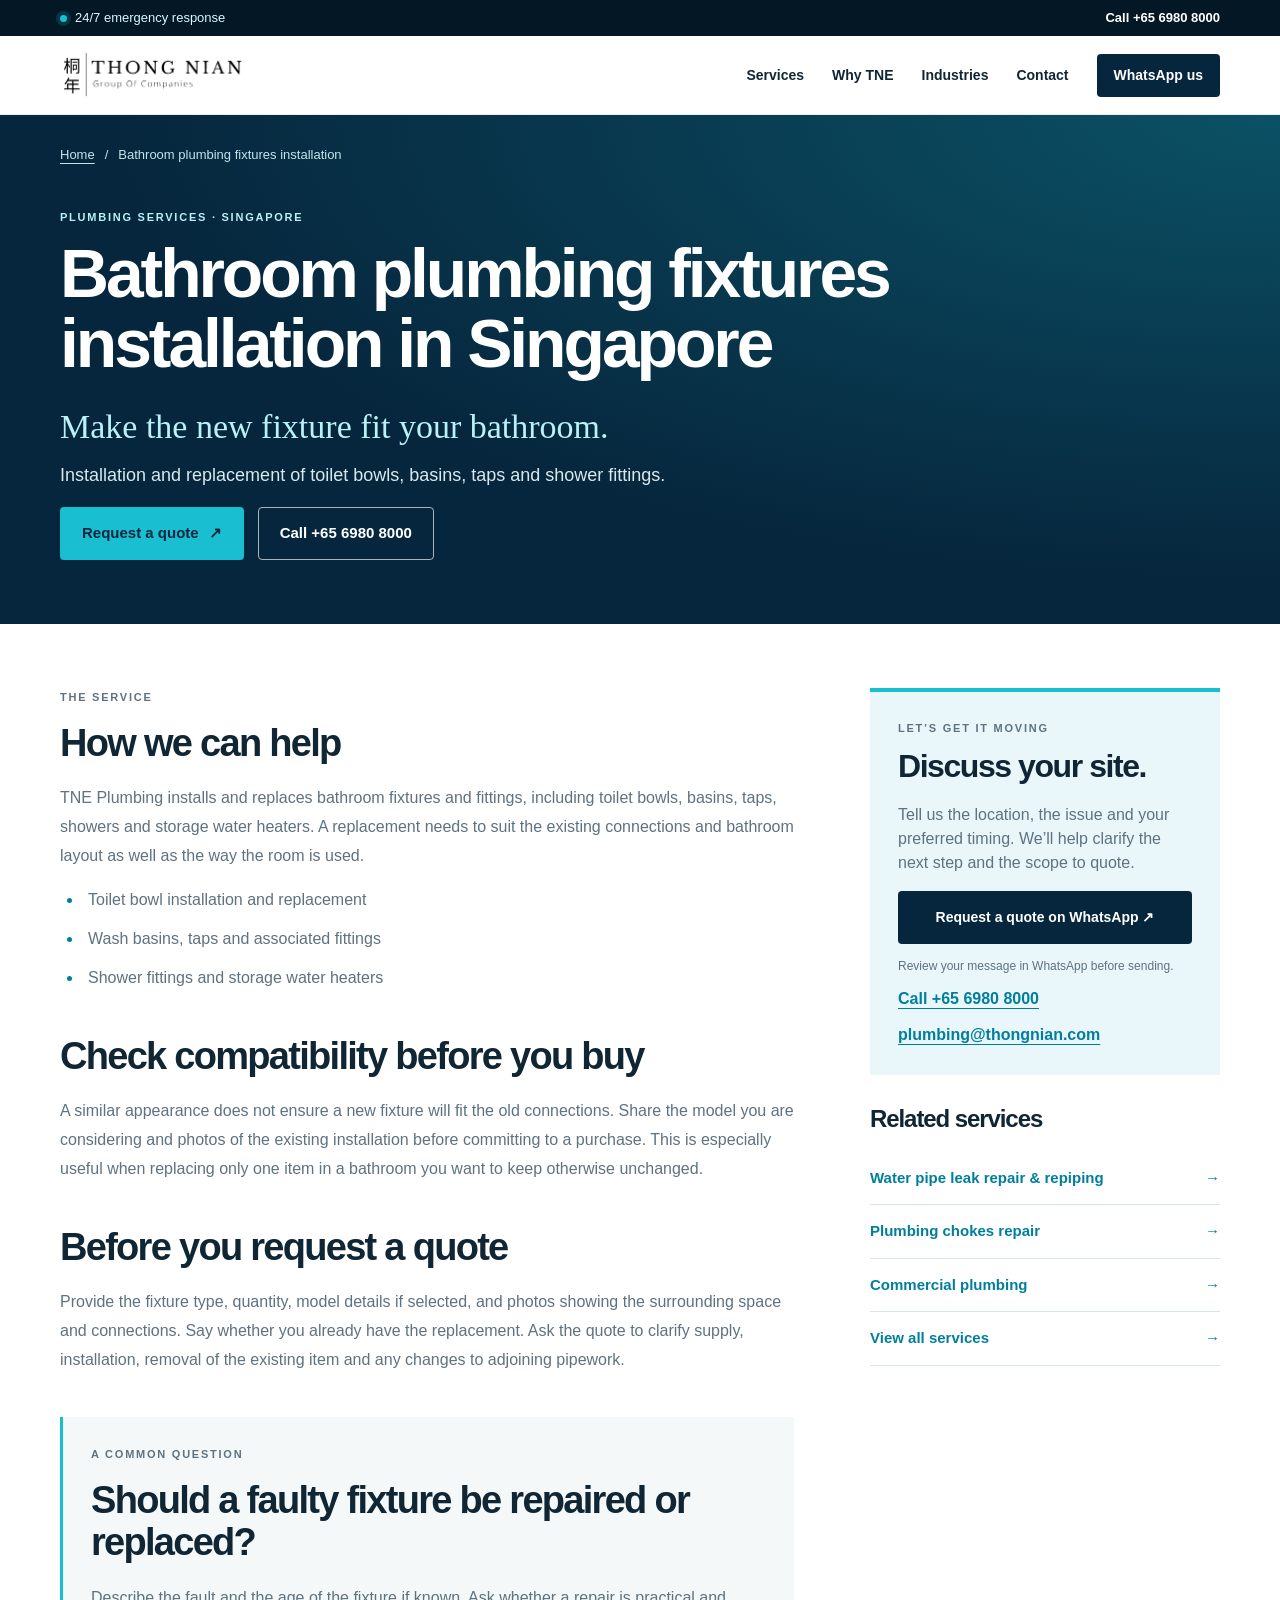
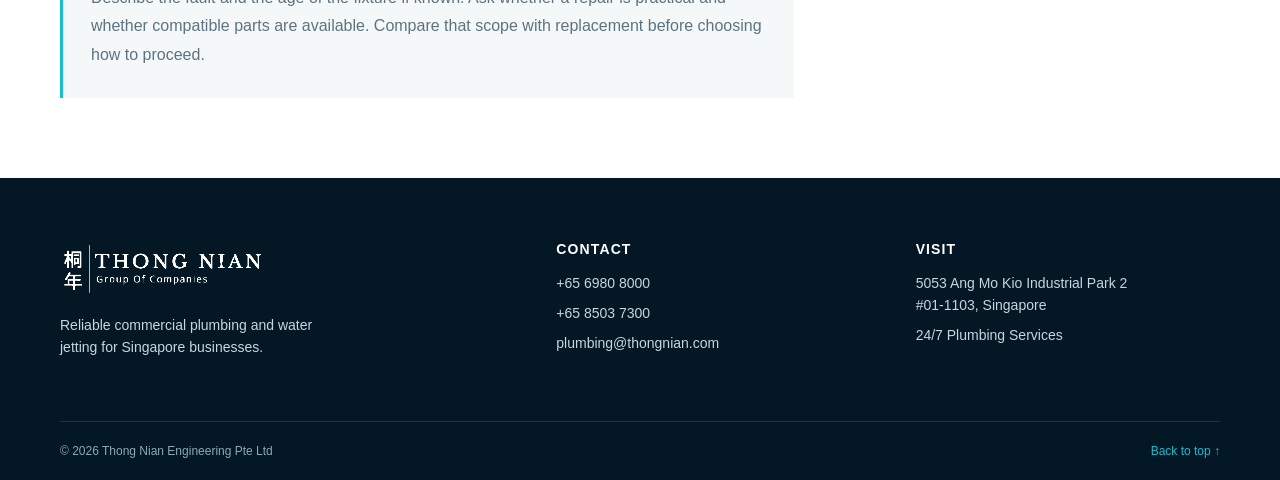
==== bathroom-plumbing-fixtures-installation/index.html @ 7679a89b "added SEO stuff" ====
<!doctype html>
<html lang="en-SG">
<head>
  <meta charset="UTF-8" />
  <meta name="viewport" content="width=device-width, initial-scale=1" />
  <meta name="theme-color" content="#06263d" />
  <title>Bathroom Fixture Installation Singapore | TNE Plumbing</title>
  <meta name="description" content="Bathroom fixture installation and replacement in Singapore for toilet bowls, basins, taps and showers. Discuss fitting compatibility and a quote with TNE Plumbing." />
  <meta name="robots" content="index, follow, max-image-preview:large" />
  <link rel="canonical" href="https://www.tneplumbing.com/bathroom-plumbing-fixtures-installation/" />
  <link rel="icon" href="../assets/favicon1.png" type="image/png" />
  <link rel="stylesheet" href="../styles.css" />
  <script src="../scripts/main.js" defer></script>
  <meta property="og:type" content="website" />
  <meta property="og:locale" content="en_SG" />
  <meta property="og:site_name" content="TNE Plumbing" />
  <meta property="og:title" content="Bathroom Fixture Installation Singapore | TNE Plumbing" />
  <meta property="og:description" content="Bathroom fixture installation and replacement in Singapore for toilet bowls, basins, taps and showers. Discuss fitting compatibility and a quote with TNE Plumbing." />
  <meta property="og:url" content="https://www.tneplumbing.com/bathroom-plumbing-fixtures-installation/" />
  <meta property="og:image" content="https://www.tneplumbing.com/assets/jetting-hero.jpeg" />
  <meta name="twitter:card" content="summary_large_image" />
  <meta name="twitter:title" content="Bathroom Fixture Installation Singapore | TNE Plumbing" />
  <meta name="twitter:description" content="Bathroom fixture installation and replacement in Singapore for toilet bowls, basins, taps and showers. Discuss fitting compatibility and a quote with TNE Plumbing." />
  <meta name="twitter:image" content="https://www.tneplumbing.com/assets/jetting-hero.jpeg" />
  <script type="application/ld+json">{
  "@context": "https://schema.org",
  "@graph": [
    {
      "@type": "Service",
      "@id": "https://www.tneplumbing.com/bathroom-plumbing-fixtures-installation/#service",
      "name": "Bathroom plumbing fixtures installation",
      "description": "Bathroom fixture installation and replacement in Singapore for toilet bowls, basins, taps and showers. Discuss fitting compatibility and a quote with TNE Plumbing.",
      "url": "https://www.tneplumbing.com/bathroom-plumbing-fixtures-installation/",
      "areaServed": {
        "@type": "Country",
        "name": "Singapore"
      },
      "provider": {
        "@type": "Plumber",
        "@id": "https://www.tneplumbing.com/#business",
        "name": "Thong Nian Engineering Pte Ltd (TNE Plumbing)",
        "url": "https://www.tneplumbing.com/",
        "telephone": "+65 6980 8000",
        "email": "plumbing@thongnian.com",
        "address": {
          "@type": "PostalAddress",
          "streetAddress": "5053 Ang Mo Kio Industrial Park 2 #01-1103",
          "addressLocality": "Singapore",
          "addressCountry": "SG"
        }
      }
    },
    {
      "@type": "BreadcrumbList",
      "itemListElement": [
        {
          "@type": "ListItem",
          "position": 1,
          "name": "Home",
          "item": "https://www.tneplumbing.com/"
        },
        {
          "@type": "ListItem",
          "position": 2,
          "name": "Bathroom plumbing fixtures installation",
          "item": "https://www.tneplumbing.com/bathroom-plumbing-fixtures-installation/"
        }
      ]
    }
  ]
}</script>
</head>
<body>
    <a class="skip-link" href="#main-content">Skip to content</a>

    <div class="utility-bar">
      <div class="container utility-inner">
        <p><span class="pulse-dot" aria-hidden="true"></span> 24/7 emergency response</p>
        <a href="tel:+6569808000">Call +65 6980 8000</a>
      </div>
    </div>

    <header class="site-header" data-header>
      <div class="container nav-wrap">
        <a class="brand" href="../index.html#top" aria-label="TNE Plumbing home">
          <img src="../assets/tne-logo.jpg" alt="Thong Nian Group of Companies" width="384" height="132" />
        </a>

        <button class="menu-toggle" type="button" aria-expanded="false" aria-controls="site-nav" data-menu-toggle>
          <span class="sr-only">Toggle menu</span>
          <span></span><span></span><span></span>
        </button>

        <nav id="site-nav" class="site-nav" aria-label="Primary navigation" data-nav>
          <a href="../index.html#services">Services</a>
          <a href="../index.html#why-tne">Why TNE</a>
          <a href="../index.html#industries">Industries</a>
          <a href="../index.html#contact">Contact</a>
          <a class="nav-cta" href="https://api.whatsapp.com/send?phone=6585037300&text=Hello%20TNE%20Plumbing%2C%20I%20need%20assistance." target="_blank" rel="noopener noreferrer">WhatsApp us</a>
        </nav>
      </div>
    </header>


<main id="main-content">
  <section class="service-hero" id="top" aria-labelledby="service-title">
    <div class="container">
      <nav class="breadcrumbs" aria-label="Breadcrumb"><a href="../index.html">Home</a><span aria-hidden="true">/</span><span aria-current="page">Bathroom plumbing fixtures installation</span></nav>
      <p class="eyebrow eyebrow-light">Plumbing services · Singapore</p>
      <h1 id="service-title">Bathroom plumbing fixtures installation in Singapore</h1>
      <p class="service-tagline">Make the new fixture fit your bathroom.</p>
      <p class="service-hero-copy">Installation and replacement of toilet bowls, basins, taps and shower fittings.</p>
      <div class="hero-actions"><a class="button button-primary" href="#service-quote">Request a quote <span aria-hidden="true">↗</span></a><a class="button button-ghost" href="tel:+6569808000">Call +65 6980 8000</a></div>
    </div>
  </section>
  <div class="container service-detail-layout">
    <div class="service-article">
      <section aria-labelledby="scope-title"><p class="eyebrow">The service</p><h2 id="scope-title">How we can help</h2><p>TNE Plumbing installs and replaces bathroom fixtures and fittings, including toilet bowls, basins, taps, showers and storage water heaters. A replacement needs to suit the existing connections and bathroom layout as well as the way the room is used.</p><ul class="service-scope"><li>Toilet bowl installation and replacement</li><li>Wash basins, taps and associated fittings</li><li>Shower fittings and storage water heaters</li></ul></section>
      <section aria-labelledby="approach-title"><h2 id="approach-title">Check compatibility before you buy</h2><p>A similar appearance does not ensure a new fixture will fit the old connections. Share the model you are considering and photos of the existing installation before committing to a purchase. This is especially useful when replacing only one item in a bathroom you want to keep otherwise unchanged.</p></section>
      <section aria-labelledby="prepare-title"><h2 id="prepare-title">Before you request a quote</h2><p>Provide the fixture type, quantity, model details if selected, and photos showing the surrounding space and connections. Say whether you already have the replacement. Ask the quote to clarify supply, installation, removal of the existing item and any changes to adjoining pipework.</p></section>
      <section class="service-faq" aria-labelledby="question-title"><p class="eyebrow">A common question</p><h2 id="question-title">Should a faulty fixture be repaired or replaced?</h2><p>Describe the fault and the age of the fixture if known. Ask whether a repair is practical and whether compatible parts are available. Compare that scope with replacement before choosing how to proceed.</p></section>
    </div>
    <aside class="service-sidebar" aria-label="Service enquiry">
      <div class="service-enquiry" id="service-quote"><p class="eyebrow">Let’s get it moving</p><h2>Discuss your site.</h2><p>Tell us the location, the issue and your preferred timing. We’ll help clarify the next step and the scope to quote.</p><a class="button button-dark" href="https://api.whatsapp.com/send?phone=6585037300&amp;text=Hello%20TNE%20Plumbing%2C%20I%20would%20like%20a%20quote%20for%20Bathroom%20plumbing%20fixtures%20installation.%20My%20location%20is%3A%20" target="_blank" rel="noopener noreferrer">Request a quote on WhatsApp ↗</a><p class="form-note">Review your message in WhatsApp before sending.</p><a class="service-contact-link" href="tel:+6569808000">Call +65 6980 8000</a><a class="service-contact-link" href="mailto:plumbing@thongnian.com">plumbing@thongnian.com</a></div>
      <div class="service-related"><h2>Related services</h2><a href="../water-pipe-leak-repair-repiping/">Water pipe leak repair &amp; repiping <span aria-hidden="true">→</span></a><a href="../plumbing-chokes-repair-services/">Plumbing chokes repair <span aria-hidden="true">→</span></a><a href="../commercial-plumbing-services/">Commercial plumbing <span aria-hidden="true">→</span></a><a href="../index.html#services">View all services <span aria-hidden="true">→</span></a></div>
    </aside>
  </div>
</main>
    <footer class="site-footer" id="contact">
      <div class="container footer-grid">
        <div class="footer-brand">
          <img src="../assets/tne-logo.jpg" alt="Thong Nian Group of Companies" width="384" height="132" loading="lazy" />
          <p>Reliable commercial plumbing and water jetting for Singapore businesses.</p>
        </div>
        <div><h2>Contact</h2><a href="tel:+6569808000">+65 6980 8000</a><a href="tel:+6585037300">+65 8503 7300</a><a href="mailto:plumbing@thongnian.com">plumbing@thongnian.com</a></div>
        <div><h2>Visit</h2><address>5053 Ang Mo Kio Industrial Park 2<br />#01-1103, Singapore</address><p>24/7 Plumbing Services</p></div>
      </div>
      <div class="container footer-bottom"><span>© 2026 Thong Nian Engineering Pte Ltd</span><a href="#top">Back to top ↑</a></div>
    </footer>

</body>
</html>
---- styles.css ----
:root {
  --navy: #06263d;
  --navy-deep: #031725;
  --blue: #007e9d;
  --aqua: #19bfd1;
  --sky: #e9f7fa;
  --orange: #f36b2c;
  --ink: #102634;
  --slate: #5e7280;
  --line: #d7e5e8;
  --white: #fff;
  --shadow: 0 20px 60px rgba(3, 23, 37, .12);
}

* { box-sizing: border-box; }
html { scroll-behavior: smooth; }
body { margin: 0; min-width: 320px; color: var(--ink); background: var(--white); font-family: Inter, ui-sans-serif, -apple-system, BlinkMacSystemFont, "Segoe UI", sans-serif; font-size: 16px; line-height: 1.5; }
a { color: inherit; }
img { display: block; max-width: 100%; }
button, input, select, textarea { font: inherit; }
button, select { cursor: pointer; }
address { font-style: normal; }

.container { width: min(1160px, calc(100% - 48px)); margin-inline: auto; }
.sr-only { position: absolute; width: 1px; height: 1px; overflow: hidden; clip: rect(0 0 0 0); white-space: nowrap; }
.skip-link { position: fixed; z-index: 100; top: -100px; left: 24px; padding: 12px 16px; background: var(--white); color: var(--navy); border-radius: 0 0 8px 8px; font-weight: 700; }
.skip-link:focus { top: 0; }
.eyebrow { margin: 0 0 14px; color: var(--blue); font-size: 11px; font-weight: 800; letter-spacing: .16em; text-transform: uppercase; }
.eyebrow-light { color: #b9f1f6; }
.eyebrow-blue { color: var(--blue); }
h1, h2, h3, p { margin-top: 0; }
h1, h2, h3 { font-weight: 760; letter-spacing: -.045em; line-height: 1.03; }
h1 { max-width: 680px; margin-bottom: 22px; font-size: clamp(52px, 7.2vw, 96px); }
h2 { margin-bottom: 20px; font-size: clamp(38px, 4.1vw, 62px); }
h3 { font-size: 23px; }
h1 em, h2 em { font-family: Georgia, "Times New Roman", serif; font-weight: 400; }

.utility-bar { color: #d9f8fc; background: var(--navy-deep); font-size: 13px; }
.utility-inner { display: flex; align-items: center; justify-content: space-between; min-height: 36px; gap: 18px; }
.utility-inner p { display: flex; align-items: center; margin: 0; }
.utility-inner a { color: var(--white); font-weight: 700; text-decoration: none; }
.pulse-dot { width: 7px; height: 7px; margin-right: 8px; background: var(--aqua); border-radius: 999px; box-shadow: 0 0 0 4px rgba(25,191,209,.18); }

.site-header { position: sticky; z-index: 20; top: 0; border-bottom: 1px solid rgba(6,38,61,.08); background: rgba(255,255,255,.96); backdrop-filter: blur(14px); }
.nav-wrap { display: flex; align-items: center; justify-content: space-between; min-height: 78px; gap: 30px; }
.brand { display: block; width: 185px; }
.brand img { width: 100%; height: auto; }
.site-nav { display: flex; align-items: center; gap: 28px; font-size: 14px; font-weight: 700; }
.site-nav > a:not(.nav-cta) { text-decoration: none; }
.site-nav > a:not(.nav-cta):hover { color: var(--blue); }
.nav-cta { padding: 11px 17px; color: var(--white); background: var(--navy); border-radius: 4px; text-decoration: none; }
.nav-cta:hover { background: var(--orange); }
.menu-toggle { display: none; width: 44px; height: 40px; padding: 7px; border: 1px solid var(--line); background: var(--white); border-radius: 4px; }
.menu-toggle span:not(.sr-only) { display: block; width: 23px; height: 2px; margin: 4px auto; background: var(--navy); }

.hero { position: relative; min-height: 658px; isolation: isolate; color: var(--white); overflow: hidden; }
.hero-image, .hero-overlay { position: absolute; inset: 0; }
.hero-image { z-index: -2; background: url("assets/jetting-hero.jpeg") center / cover no-repeat; transform: scale(1.02); }
.hero-overlay { z-index: -1; background: linear-gradient(90deg, rgba(2,24,39,.94) 0%, rgba(3,33,52,.73) 43%, rgba(3,33,52,.19) 100%); }
.hero-content { display: flex; flex-direction: column; justify-content: center; min-height: 658px; padding: 84px 0 72px; }
.hero-copy { max-width: 540px; margin-bottom: 34px; color: #e0f5f7; font-size: 20px; line-height: 1.5; }
.hero-actions { display: flex; flex-wrap: wrap; gap: 14px; }
.button { display: inline-flex; align-items: center; justify-content: center; gap: 10px; min-height: 53px; padding: 14px 21px; border: 1px solid transparent; border-radius: 4px; font-size: 15px; font-weight: 800; text-decoration: none; transition: transform .2s, background .2s, border-color .2s; }
.button:hover { transform: translateY(-2px); }
.button svg { width: 18px; height: 18px; fill: currentColor; }
.button-primary { color: var(--navy); background: var(--aqua); }
.button-primary:hover { background: #4dd6e3; }
.button-ghost { color: var(--white); border-color: rgba(255,255,255,.65); }
.button-ghost:hover { background: rgba(255,255,255,.13); }
.button-dark { width: 100%; color: var(--white); background: var(--navy); border: 0; }
.button-dark:hover { background: var(--blue); }
.hero-points { display: flex; flex-wrap: wrap; gap: 24px; margin: 50px 0 0; padding: 0; color: #c4eef2; list-style: none; font-size: 13px; font-weight: 700; }
.hero-points li { display: flex; gap: 8px; align-items: center; }
.hero-points li::before { width: 18px; height: 18px; color: var(--navy); background: var(--aqua); border-radius: 50%; content: "✓"; font-size: 12px; line-height: 18px; text-align: center; }

.trust-strip { color: var(--white); background: var(--navy); }
.trust-grid { display: grid; grid-template-columns: repeat(4, 1fr); }
.trust-grid > div { display: flex; align-items: center; gap: 12px; min-height: 99px; padding: 20px 26px; border-left: 1px solid rgba(255,255,255,.15); }
.trust-grid > div:last-child { border-right: 1px solid rgba(255,255,255,.15); }
.trust-grid strong { color: var(--aqua); font-size: 22px; }
.trust-grid span { max-width: 100px; font-size: 12px; font-weight: 600; line-height: 1.25; }

.brands-section { padding: 100px 0; background: #f4fafb; }
.brands-section .centered-heading { margin-bottom: 39px; }
.brands-section .centered-heading > p:last-child { max-width: 430px; margin: 14px auto 0; color: var(--slate); font-size: 16px; }
.brand-carousel {
  position: relative;
  width: 100%;
  overflow: hidden;
  border-top: 1px solid var(--line);
  border-bottom: 1px solid var(--line);
  background: var(--white);
}

.brand-track {
  display: flex;
  width: max-content;
  animation: brand-scroll 45s linear infinite;
}

.brand-item {
  display: grid;
  width: 280px;
  height: 180px;
  flex: 0 0 280px;
  place-items: center;
  padding: 15px 25px;
  border-right: 1px solid var(--line);
  background: var(--white);
}

.brand-item img {
  width: 245px;
  height: 145px;
  object-fit: contain;
}

@keyframes brand-scroll {
  from {
    transform: translateX(0);
  }

  to {
    transform: translateX(-50%);
  }
}
.section { padding: 112px 0; }
.split-heading { display: flex; align-items: flex-end; justify-content: space-between; gap: 40px; margin-bottom: 48px; }
.split-heading h2 { margin-bottom: 0; }
.split-heading > p { max-width: 340px; margin: 0 0 7px; color: var(--slate); font-size: 17px; line-height: 1.6; }
.service-grid { display: grid; grid-template-columns: repeat(3, 1fr); gap: 18px; }
.service-card { position: relative; display: flex; min-height: 344px; flex-direction: column; padding: 30px; border: 1px solid var(--line); background: var(--white); transition: transform .25s, box-shadow .25s; }
.service-card:hover { transform: translateY(-5px); box-shadow: var(--shadow); }
.service-card-featured { color: var(--white); border-color: var(--navy); background: var(--navy); }
.service-icon { width: 52px; height: 52px; display: grid; place-items: center; margin-bottom: auto; color: var(--blue); background: var(--sky); border-radius: 50%; }
.service-card-featured .service-icon { color: var(--navy); background: var(--aqua); }
.service-icon svg { width: 27px; height: 27px; fill: none; stroke: currentColor; stroke-width: 2; stroke-linecap: round; stroke-linejoin: round; }
.service-number { position: absolute; top: 31px; right: 28px; margin: 0; color: #abc0c9; font-size: 12px; font-weight: 800; letter-spacing: .08em; }
.service-card-featured .service-number { color: #a3e4e9; }
.service-card h3 { margin: 27px 0 10px; }
.service-card p:not(.service-number) { max-width: 290px; margin-bottom: 22px; color: var(--slate); font-size: 14px; line-height: 1.6; }
.service-card-featured p:not(.service-number) { color: #c1e6ea; }
.service-card a { margin-top: auto; color: var(--blue); font-size: 14px; font-weight: 800; text-decoration: none; }
.service-card-featured a { color: var(--aqua); }

.process-section { padding: 0; background: var(--sky); }
.process-layout {
  display: grid;
  grid-template-columns: 1fr 1fr;
  min-height: 0;
  align-items: center;
}

.process-image-wrap {
  position: relative;
  height: 520px;
  overflow: hidden;
}

.process-image-wrap img { width: 100%; height: 100%; object-fit: cover; }
.image-label { position: absolute; right: 0; bottom: 0; width: min(270px, 80%); padding: 22px 25px; color: var(--white); background: var(--blue); }
.image-label span { display: block; margin-bottom: 3px; color: #b4f1f4; font-size: 11px; font-weight: 800; letter-spacing: .14em; text-transform: uppercase; }
.image-label strong { font-size: 19px; line-height: 1.2; }
.process-content { padding: 92px 0 80px 86px; }
.process-content h2 { margin-bottom: 22px; }
.lead { max-width: 455px; margin-bottom: 35px; color: var(--slate); font-size: 17px; line-height: 1.6; }
.process-list { margin: 0; padding: 0; list-style: none; }
.process-list li { display: grid; grid-template-columns: 42px 1fr; gap: 15px; padding: 17px 0; border-top: 1px solid #c8dde2; }
.process-list li:last-child { border-bottom: 1px solid #c8dde2; }
.process-list span { color: var(--blue); font-size: 12px; font-weight: 800; letter-spacing: .08em; }
.process-list h3 { margin: 0 0 3px; font-size: 17px; letter-spacing: -.02em; }
.process-list p { margin: 0; color: var(--slate); font-size: 14px; }

.industries { background: var(--white); }
.centered-heading { margin-bottom: 47px; text-align: center; }
.centered-heading h2 { margin-bottom: 0; }
.industry-grid { display: grid; grid-template-columns: repeat(4, 1fr); border-top: 1px solid var(--line); border-left: 1px solid var(--line); }
.industry-grid article { min-height: 236px; padding: 28px; border-right: 1px solid var(--line); border-bottom: 1px solid var(--line); }
.industry-grid svg { width: 29px; height: 29px; margin-bottom: 30px; fill: none; stroke: var(--blue); stroke-width: 1.8; stroke-linecap: round; stroke-linejoin: round; }
.industry-grid h3 { margin: 0 0 8px; font-size: 18px; letter-spacing: -.025em; }
.industry-grid p { margin: 0; color: var(--slate); font-size: 14px; line-height: 1.5; }

/* ========================================
   GOOGLE REVIEWS
======================================== */

.testimonial-section {
  padding: 96px 0;
  color: var(--white);
  background: var(--navy-deep);
}

.testimonial-layout {
  display: grid;
  grid-template-columns: 1fr 1.2fr;
  align-items: center;
  gap: 90px;
}

.testimonial-intro h2 {
  margin: 0;
  font-size: clamp(38px, 4vw, 58px);
  line-height: 1.05;
}

.testimonial-subtitle {
  max-width: 400px;
  margin: 24px 0 0;
  color: #b4dce2;
  font-size: 16px;
  line-height: 1.7;
}


/* ========================================
   REVIEW CAROUSEL
======================================== */

.testimonial-carousel {
  position: relative;
}


/* ========================================
   REVIEW CARD
======================================== */

.testimonial-card {
  height: 390px;
  min-height: 390px;
  max-height: 390px;

  box-sizing: border-box;
  overflow: hidden;

  margin: 0;
  padding: 38px 40px;

  background: rgba(255, 255, 255, 0.07);
  border-left: 3px solid var(--aqua);

  display: flex;
  flex-direction: column;

  opacity: 1;
  transform: translateY(0);

  transition:
    opacity 0.45s ease,
    transform 0.45s ease;
}


/* Fade transition */

.testimonial-card.is-changing {
  opacity: 0;
  transform: translateY(8px);
}


/* ========================================
   STAR RATING
======================================== */

.testimonial-rating {
  flex-shrink: 0;

  margin-bottom: 22px;

  color: var(--aqua);
  font-size: 18px;
  line-height: 1;

  letter-spacing: 0.15em;
}


/* ========================================
   REVIEW TEXT
======================================== */

.testimonial-card blockquote {
  /*
   * flex: 1 gives the review a fixed amount
   * of space inside the fixed-height card.
   *
   * This is important because JavaScript uses
   * this area to calculate whether the text
   * needs to shrink.
   */

  flex: 1;
  min-height: 0;

  margin: 0 0 28px;

  color: var(--white);

  font-family: Georgia, "Times New Roman", serif;

  font-size: 24px;
  line-height: 1.45;

  overflow: hidden;

  /*
   * Smooth font-size changes.
   */

  transition: font-size 0.2s ease;
}


/* ========================================
   REVIEW AUTHOR
======================================== */

.testimonial-author {
  flex-shrink: 0;

  display: flex;
  flex-direction: column;
  gap: 3px;

  color: #b4dce2;
  font-size: 13px;
}

.testimonial-author strong {
  color: var(--white);
  font-size: 14px;
}


/* ========================================
   CONTROLS
======================================== */

.testimonial-controls {
  display: flex;
  align-items: center;
  justify-content: center;
  gap: 18px;

  margin-top: 25px;
}


/* ========================================
   ARROWS
======================================== */

.testimonial-arrow {
  width: 38px;
  height: 38px;

  display: grid;
  place-items: center;

  padding: 0;

  border: 1px solid rgba(255, 255, 255, 0.2);
  background: transparent;
  color: var(--white);

  font-size: 17px;

  cursor: pointer;

  transition:
    background 0.2s ease,
    border-color 0.2s ease;
}

.testimonial-arrow:hover,
.testimonial-arrow:focus-visible {
  background: rgba(255, 255, 255, 0.1);
  border-color: var(--aqua);
  outline: none;
}


/* ========================================
   DOTS
======================================== */

.testimonial-dots {
  display: flex;
  align-items: center;
  gap: 7px;
}

.testimonial-dot {
  width: 7px;
  height: 7px;

  padding: 0;

  border: 0;
  border-radius: 50%;

  background: rgba(255, 255, 255, 0.3);

  cursor: pointer;

  transition:
    transform 0.2s ease,
    background 0.2s ease;
}

.testimonial-dot.is-active {
  background: var(--aqua);
  transform: scale(1.35);
}

.testimonial-dot:focus-visible {
  outline: 2px solid var(--aqua);
  outline-offset: 3px;
}


/* ========================================
   GOOGLE LINK
======================================== */

.google-reviews-link {
  display: block;

  width: fit-content;

  margin: 20px auto 0;

  color: #b4dce2;

  font-size: 13px;

  text-decoration: none;

  transition: color 0.2s ease;
}

.google-reviews-link:hover,
.google-reviews-link:focus-visible {
  color: var(--white);
  text-decoration: underline;
}

.quote-section { padding: 112px 0; background: #f6fafb; }
.quote-layout { display: grid; grid-template-columns: .9fr 1.1fr; gap: 90px; align-items: center; }
.quote-intro p:not(.eyebrow) { max-width: 375px; color: var(--slate); font-size: 17px; line-height: 1.65; }
.phone-link { display: inline-flex; flex-direction: column; margin-top: 22px; color: var(--navy); font-size: 27px; font-weight: 800; text-decoration: none; }
.phone-link span { margin-bottom: 3px; color: var(--blue); font-size: 11px; letter-spacing: .12em; text-transform: uppercase; }
.quote-form { padding: 36px; background: var(--white); box-shadow: var(--shadow); }
.quote-form label { display: grid; gap: 7px; margin-bottom: 17px; color: var(--ink); font-size: 13px; font-weight: 750; }
.form-row { display: grid; grid-template-columns: 1fr 1fr; gap: 15px; }
.quote-form input, .quote-form select, .quote-form textarea { width: 100%; padding: 12px 12px; color: var(--ink); border: 1px solid #c5d6da; border-radius: 2px; background: var(--white); font-size: 15px; font-weight: 500; outline: 0; }
.quote-form textarea { resize: vertical; }
.quote-form input:focus, .quote-form select:focus, .quote-form textarea:focus { border-color: var(--blue); box-shadow: 0 0 0 3px rgba(0,126,157,.14); }
.form-error { min-height: 1.2em; margin: -4px 0 12px; color: #b20b27; font-size: 13px; font-weight: 700; }
.form-note { margin: 13px 0 0; color: var(--slate); font-size: 12px; line-height: 1.5; }

.site-footer { isolation: isolate; padding-top: 64px; color: #c4d8de; background: var(--navy-deep); }
.footer-grid { display: grid; grid-template-columns: 1.45fr 1fr 1fr; gap: 55px; padding-bottom: 54px; }
.footer-brand img { width: 205px; height: auto; margin-bottom: 18px; filter: invert(1) grayscale(1) brightness(3); mix-blend-mode: screen; }
.footer-brand p { max-width: 280px; margin: 0; font-size: 14px; line-height: 1.6; }
.footer-grid h2 { margin: 0 0 17px; color: var(--white); font-size: 14px; font-weight: 800; letter-spacing: .08em; text-transform: uppercase; }
.footer-grid a, .footer-grid address, .footer-grid p { display: block; margin: 0 0 8px; color: #c4d8de; font-size: 14px; text-decoration: none; line-height: 1.55; }
.footer-grid a:hover { color: var(--aqua); }
.footer-bottom { display: flex; justify-content: space-between; gap: 20px; padding: 20px 0; border-top: 1px solid rgba(255,255,255,.12); color: #8caab4; font-size: 12px; }
.footer-bottom a { color: var(--aqua); text-decoration: none; }

@media (max-width: 900px) {
  .site-nav { gap: 18px; }
  .process-content { padding-left: 52px; }
  .quote-layout, .testimonial-layout { gap: 50px; }
}

@media (max-width: 720px) {
  .container { width: min(100% - 32px, 560px); }
  .utility-inner { min-height: 34px; font-size: 11px; }
  .utility-inner p { white-space: nowrap; overflow: hidden; text-overflow: ellipsis; }
  .utility-inner a { white-space: nowrap; }
  .nav-wrap { min-height: 68px; }
  .brand { width: 155px; }
  .menu-toggle { display: block; }
  .site-nav { position: absolute; top: 100%; right: 0; left: 0; display: none; flex-direction: column; align-items: stretch; gap: 0; padding: 12px 16px 20px; border-top: 1px solid var(--line); background: var(--white); box-shadow: 0 12px 20px rgba(3,23,37,.08); }
  .site-nav.is-open { display: flex; }
  .site-nav > a:not(.nav-cta) { padding: 13px 0; }
  .nav-cta { margin-top: 7px; text-align: center; }
  .hero, .hero-content { min-height: 590px; }
  .hero-content { padding: 70px 0 55px; }
  .hero-copy { font-size: 17px; }
  .hero-overlay { background: linear-gradient(90deg, rgba(2,24,39,.92), rgba(3,33,52,.58)); }
  .hero-points { gap: 11px 18px; margin-top: 36px; font-size: 12px; }
  .trust-grid { grid-template-columns: 1fr 1fr; }
  .trust-grid > div { min-height: 76px; padding: 14px 12px; border-bottom: 1px solid rgba(255,255,255,.15); }
  .trust-grid > div:nth-child(even) { border-right: 1px solid rgba(255,255,255,.15); }
  .section, .quote-section { padding: 72px 0; }
  .brands-section { padding: 72px 0; }
  .split-heading { display: block; margin-bottom: 32px; }
  .split-heading > p { margin-top: 15px; }
  .service-grid, .industry-grid { grid-template-columns: 1fr; }
  .brand-item {
    width: 220px;
    height: 145px;
    flex-basis: 220px;
    padding: 12px 18px;
  }

  .brand-item img {
    width: 195px;
    height: 115px;
  }
  .service-card { min-height: 285px; }
  .process-layout, .quote-layout, .testimonial-layout { grid-template-columns: 1fr; }
  .process-image-wrap { min-height: 380px; }
  .process-content { padding: 65px 0; }
  .industry-grid article { min-height: 0; padding: 24px; }
  .industry-grid svg { margin-bottom: 18px; }
  .testimonial-section { padding: 70px 0; }
  .testimonial-layout { gap: 30px; }
  .testimonial-card {
    height: 400px;
    min-height: 400px;
    max-height: 400px;
    padding: 28px 24px;
  }
  .quote-layout { gap: 36px; }
  .quote-form { padding: 25px 20px; }
  .form-row { grid-template-columns: 1fr; gap: 0; }
  .footer-grid { grid-template-columns: 1fr; gap: 28px; padding-bottom: 35px; }
  .footer-bottom { flex-direction: column; }
}

@media (prefers-reduced-motion: reduce) {
  html {
    scroll-behavior: auto;
  }

  *,
  *::before,
  *::after {
    transition-duration: .01ms !important;
    animation-duration: .01ms !important;
    animation-iteration-count: 1 !important;
  }

  .brand-track {
    animation: none;
    transform: none;
  }
}
/* Dedicated service pages reuse the homepage palette and type system. */
.service-hero { padding: 30px 0 64px; color: var(--white); background: radial-gradient(ellipse at top right, #0b5165, var(--navy) 65%); }
.breadcrumbs { display: flex; flex-wrap: wrap; gap: 10px; margin-bottom: 44px; color: #c1e6ea; font-size: 13px; }
.breadcrumbs a { text-underline-offset: 4px; }
.service-hero h1 { max-width: 940px; font-size: clamp(40px, 5.3vw, 70px); text-wrap: balance; }
.service-tagline { max-width: 780px; margin-bottom: 10px; color: #b9f1f6; font-family: Georgia, serif; font-size: clamp(24px, 3vw, 34px); }
.service-hero-copy { max-width: 620px; color: #d9e8ed; font-size: 18px; }
.service-detail-layout { display: grid; grid-template-columns: minmax(0, 1fr) 350px; gap: 76px; align-items: start; padding-block: 64px 80px; }
.service-article section + section { margin-top: 42px; }
.service-article h2 { font-size: clamp(28px, 3vw, 38px); line-height: 1.12; }
.service-article p, .service-scope { color: var(--slate); line-height: 1.8; }
.service-scope { padding-left: 23px; }
.service-scope li { padding-left: 5px; margin-block: 10px; }
.service-scope li::marker { color: var(--blue); }
.service-enquiry { padding: 28px; background: var(--sky); border-top: 4px solid var(--aqua); scroll-margin-top: 110px; }
.service-enquiry h2 { font-size: 32px; }
.service-enquiry p { color: var(--slate); }
.service-enquiry .button { width: 100%; white-space: normal; text-align: center; font-size: 14px; }
.service-contact-link { display: block; margin-top: 12px; overflow-wrap: anywhere; color: var(--blue); font-weight: 700; text-underline-offset: 4px; }
.service-related { margin-top: 32px; }
.service-related h2 { font-size: 24px; }
.service-related a { display: flex; justify-content: space-between; gap: 15px; padding-block: 15px; border-bottom: 1px solid var(--line); color: var(--blue); font-size: 15px; font-weight: 650; text-decoration: none; }
.service-related a:hover, .service-card a:hover { text-decoration: underline; text-underline-offset: 4px; }
.service-faq { padding: 28px; background: #f4f8f9; border-left: 3px solid var(--aqua); }
.service-faq p:last-child { margin-bottom: 0; }
.service-card a { padding-block: 8px; }
@media (max-width: 1000px) {
  .service-detail-layout { grid-template-columns: minmax(0, 1fr) 310px; gap: 36px; }
}
@media (max-width: 720px) {
  .service-hero { padding-bottom: 44px; }
  .breadcrumbs { margin-bottom: 30px; }
  .service-detail-layout { grid-template-columns: 1fr; gap: 40px; padding-block: 40px 56px; }
  .service-hero .hero-actions { align-items: stretch; }
  .service-hero .button { white-space: normal; }
  .service-faq { padding: 22px; }
}
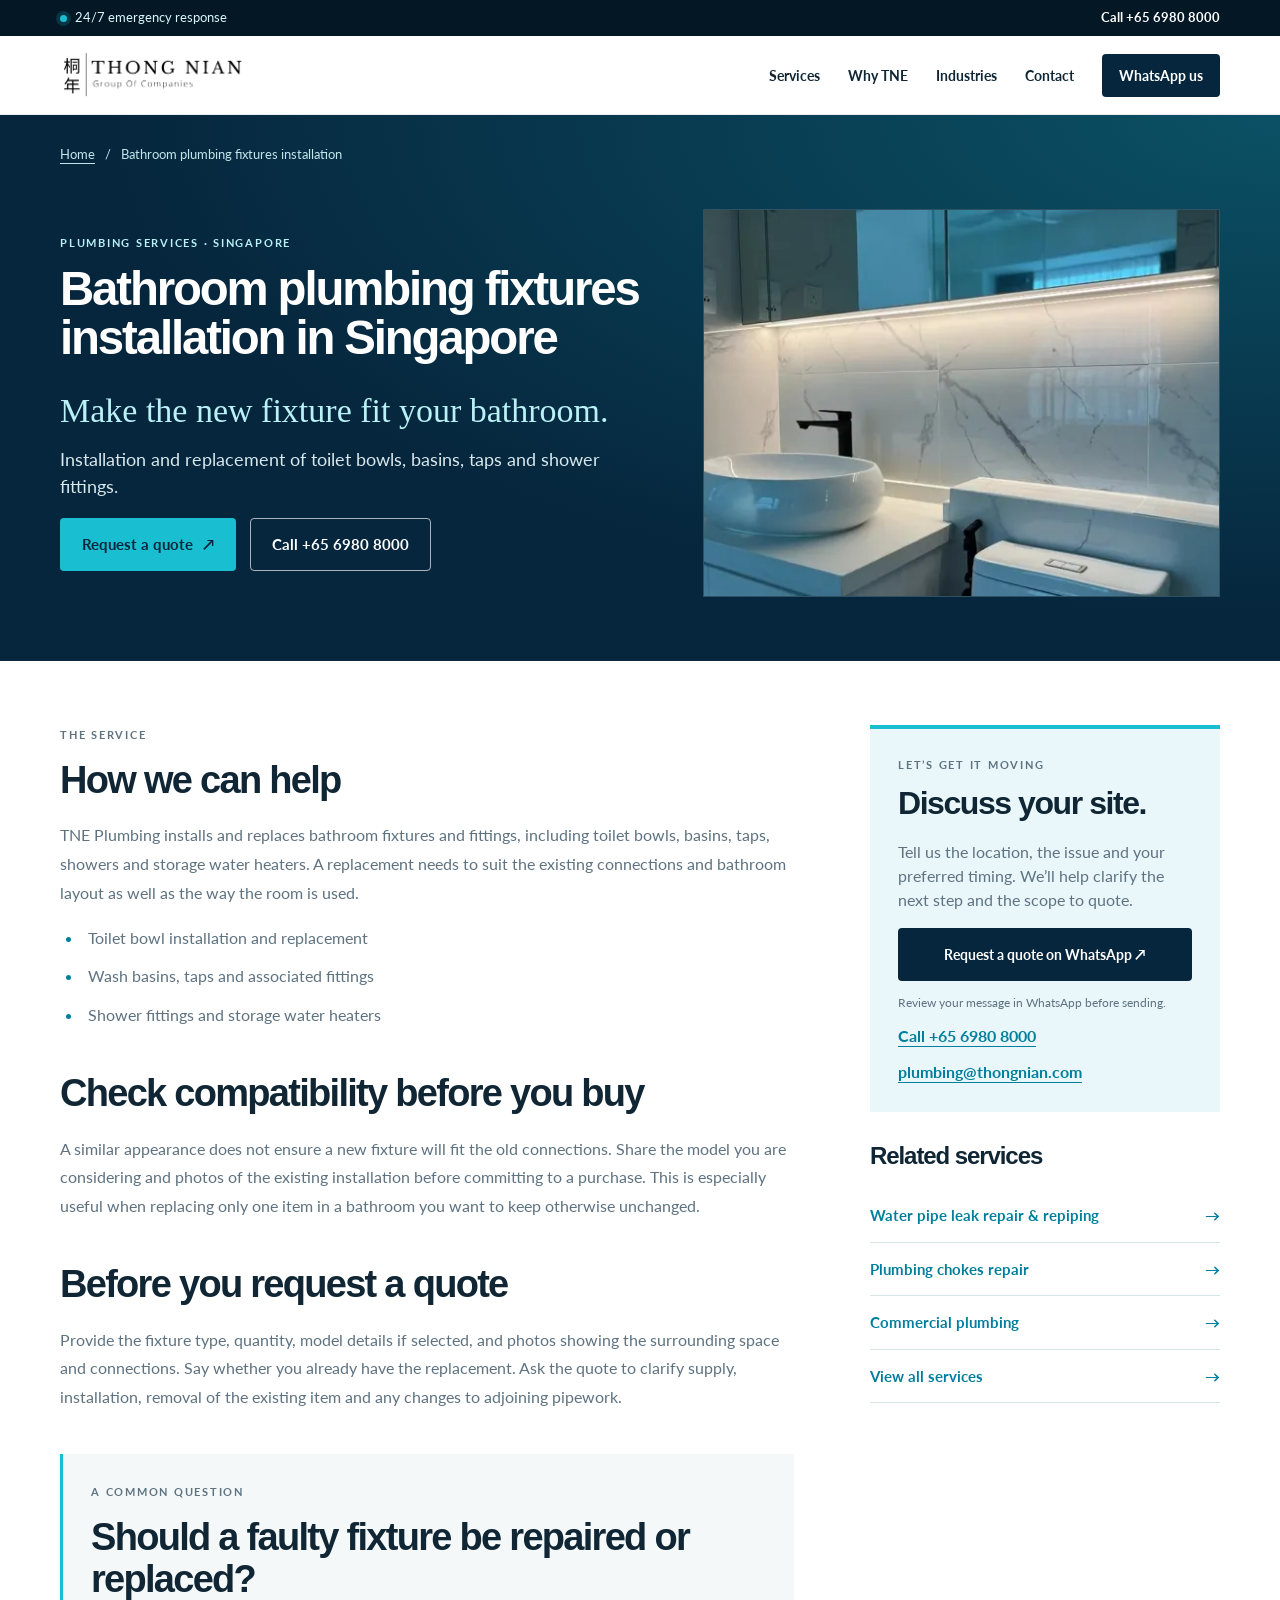
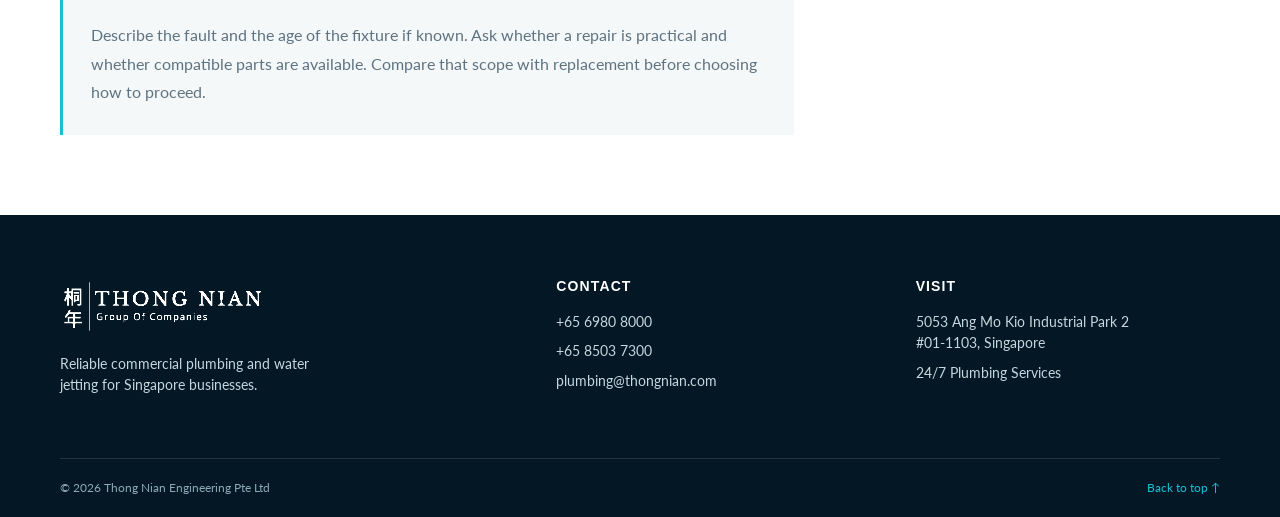
==== commit d497fd8d: "Added images to subpages" ====
--- a/bathroom-plumbing-fixtures-installation/index.html
+++ b/bathroom-plumbing-fixtures-installation/index.html
@@ -17,11 +17,11 @@
   <meta property="og:title" content="Bathroom Fixture Installation Singapore | TNE Plumbing" />
   <meta property="og:description" content="Bathroom fixture installation and replacement in Singapore for toilet bowls, basins, taps and showers. Discuss fitting compatibility and a quote with TNE Plumbing." />
   <meta property="og:url" content="https://www.tneplumbing.com/bathroom-plumbing-fixtures-installation/" />
-  <meta property="og:image" content="https://www.tneplumbing.com/assets/jetting-hero.jpeg" />
+  <meta property="og:image" content="https://www.tneplumbing.com/assets/services/bathroom-plumbing-fixtures-installation.webp" />
   <meta name="twitter:card" content="summary_large_image" />
   <meta name="twitter:title" content="Bathroom Fixture Installation Singapore | TNE Plumbing" />
   <meta name="twitter:description" content="Bathroom fixture installation and replacement in Singapore for toilet bowls, basins, taps and showers. Discuss fitting compatibility and a quote with TNE Plumbing." />
-  <meta name="twitter:image" content="https://www.tneplumbing.com/assets/jetting-hero.jpeg" />
+  <meta name="twitter:image" content="https://www.tneplumbing.com/assets/services/bathroom-plumbing-fixtures-installation.webp" />
   <script type="application/ld+json">{
   "@context": "https://schema.org",
   "@graph": [
@@ -106,11 +106,18 @@
   <section class="service-hero" id="top" aria-labelledby="service-title">
     <div class="container">
       <nav class="breadcrumbs" aria-label="Breadcrumb"><a href="../index.html">Home</a><span aria-hidden="true">/</span><span aria-current="page">Bathroom plumbing fixtures installation</span></nav>
+      <div class="service-hero-layout">
+      <div class="service-hero-text">
       <p class="eyebrow eyebrow-light">Plumbing services · Singapore</p>
       <h1 id="service-title">Bathroom plumbing fixtures installation in Singapore</h1>
       <p class="service-tagline">Make the new fixture fit your bathroom.</p>
       <p class="service-hero-copy">Installation and replacement of toilet bowls, basins, taps and shower fittings.</p>
       <div class="hero-actions"><a class="button button-primary" href="#service-quote">Request a quote <span aria-hidden="true">↗</span></a><a class="button button-ghost" href="tel:+6569808000">Call +65 6980 8000</a></div>
+      </div>
+      <figure class="service-hero-photo">
+        <img src="../assets/services/bathroom-plumbing-fixtures-installation.webp" srcset="../assets/services/bathroom-plumbing-fixtures-installation-640.webp 640w, ../assets/services/bathroom-plumbing-fixtures-installation.webp 1024w" sizes="(max-width: 800px) 100vw, 45vw" alt="Bathroom with a vessel basin, mixer tap and toilet" width="1024" height="634" fetchpriority="high" decoding="async" />
+      </figure>
+      </div>
     </div>
   </section>
   <div class="container service-detail-layout">
@@ -122,7 +129,7 @@
     </div>
     <aside class="service-sidebar" aria-label="Service enquiry">
       <div class="service-enquiry" id="service-quote"><p class="eyebrow">Let’s get it moving</p><h2>Discuss your site.</h2><p>Tell us the location, the issue and your preferred timing. We’ll help clarify the next step and the scope to quote.</p><a class="button button-dark" href="https://api.whatsapp.com/send?phone=6585037300&amp;text=Hello%20TNE%20Plumbing%2C%20I%20would%20like%20a%20quote%20for%20Bathroom%20plumbing%20fixtures%20installation.%20My%20location%20is%3A%20" target="_blank" rel="noopener noreferrer">Request a quote on WhatsApp ↗</a><p class="form-note">Review your message in WhatsApp before sending.</p><a class="service-contact-link" href="tel:+6569808000">Call +65 6980 8000</a><a class="service-contact-link" href="mailto:plumbing@thongnian.com">plumbing@thongnian.com</a></div>
-      <div class="service-related"><h2>Related services</h2><a href="../water-pipe-leak-repair-repiping/">Water pipe leak repair &amp; repiping <span aria-hidden="true">→</span></a><a href="../plumbing-chokes-repair-services/">Plumbing chokes repair <span aria-hidden="true">→</span></a><a href="../commercial-plumbing-services/">Commercial plumbing <span aria-hidden="true">→</span></a><a href="../index.html#services">View all services <span aria-hidden="true">→</span></a></div>
+      <div class="service-related"><h2>Related services</h2><a href="../water-pipe-leak-repair-repiping/index.html">Water pipe leak repair &amp; repiping <span aria-hidden="true">→</span></a><a href="../plumbing-chokes-repair-services/index.html">Plumbing chokes repair <span aria-hidden="true">→</span></a><a href="../commercial-plumbing-services/index.html">Commercial plumbing <span aria-hidden="true">→</span></a><a href="../index.html#services">View all services <span aria-hidden="true">→</span></a></div>
     </aside>
   </div>
 </main>
--- a/styles.css
+++ b/styles.css
@@ -1,3 +1,6 @@
+@font-face { font-family: "Lato"; src: url("assets/fonts/Lato-Regular.ttf") format("truetype"); font-style: normal; font-weight: 400; font-display: swap; }
+@font-face { font-family: "Lato"; src: url("assets/fonts/Lato-Bold.ttf") format("truetype"); font-style: normal; font-weight: 700; font-display: swap; }
+
 :root {
   --navy: #06263d;
   --navy-deep: #031725;
@@ -14,7 +17,7 @@
 
 * { box-sizing: border-box; }
 html { scroll-behavior: smooth; }
-body { margin: 0; min-width: 320px; color: var(--ink); background: var(--white); font-family: Inter, ui-sans-serif, -apple-system, BlinkMacSystemFont, "Segoe UI", sans-serif; font-size: 16px; line-height: 1.5; }
+body { margin: 0; min-width: 320px; color: var(--ink); background: var(--white); font-family: "Lato", Inter, ui-sans-serif, -apple-system, BlinkMacSystemFont, "Segoe UI", sans-serif; font-size: 16px; line-height: 1.5; }
 a { color: inherit; }
 img { display: block; max-width: 100%; }
 button, input, select, textarea { font: inherit; }
@@ -29,7 +32,7 @@
 .eyebrow-light { color: #b9f1f6; }
 .eyebrow-blue { color: var(--blue); }
 h1, h2, h3, p { margin-top: 0; }
-h1, h2, h3 { font-weight: 760; letter-spacing: -.045em; line-height: 1.03; }
+h1, h2, h3 { font-family: Inter, ui-sans-serif, -apple-system, BlinkMacSystemFont, "Segoe UI", sans-serif; font-weight: 760; letter-spacing: -.045em; line-height: 1.03; }
 h1 { max-width: 680px; margin-bottom: 22px; font-size: clamp(52px, 7.2vw, 96px); }
 h2 { margin-bottom: 20px; font-size: clamp(38px, 4.1vw, 62px); }
 h3 { font-size: 23px; }
@@ -135,11 +138,9 @@
 .service-icon { width: 52px; height: 52px; display: grid; place-items: center; margin-bottom: auto; color: var(--blue); background: var(--sky); border-radius: 50%; }
 .service-card-featured .service-icon { color: var(--navy); background: var(--aqua); }
 .service-icon svg { width: 27px; height: 27px; fill: none; stroke: currentColor; stroke-width: 2; stroke-linecap: round; stroke-linejoin: round; }
-.service-number { position: absolute; top: 31px; right: 28px; margin: 0; color: #abc0c9; font-size: 12px; font-weight: 800; letter-spacing: .08em; }
-.service-card-featured .service-number { color: #a3e4e9; }
 .service-card h3 { margin: 27px 0 10px; }
-.service-card p:not(.service-number) { max-width: 290px; margin-bottom: 22px; color: var(--slate); font-size: 14px; line-height: 1.6; }
-.service-card-featured p:not(.service-number) { color: #c1e6ea; }
+.service-card p { max-width: 290px; margin-bottom: 22px; color: var(--slate); font-size: 14px; line-height: 1.6; }
+.service-card-featured p { color: #c1e6ea; }
 .service-card a { margin-top: auto; color: var(--blue); font-size: 14px; font-weight: 800; text-decoration: none; }
 .service-card-featured a { color: var(--aqua); }
 
@@ -588,3 +589,44 @@
   .service-hero .button { white-space: normal; }
   .service-faq { padding: 22px; }
 }
+
+
+/* Horizontally scrollable services: three desktop cards, one mobile card. */
+.service-grid {
+  grid-template-columns: none;
+  grid-auto-flow: column;
+  grid-auto-columns: calc((100% - 36px) / 3);
+  overflow-x: auto;
+  scroll-snap-type: x mandatory;
+  overscroll-behavior-x: contain;
+  scrollbar-width: thin;
+  scrollbar-color: var(--blue) var(--sky);
+  padding-block: 6px 16px;
+}
+.service-grid .service-card { min-width: 0; scroll-snap-align: start; }
+.service-grid .service-card:hover { transform: none; box-shadow: none; }
+.service-grid:focus-visible { outline: 2px solid var(--blue); outline-offset: 4px; }
+.service-carousel-controls { display: flex; align-items: center; justify-content: space-between; gap: 20px; margin-top: 18px; }
+.service-carousel-controls[hidden] { display: none; }
+.service-carousel-status { margin: 0; color: var(--slate); font-size: 14px; }
+.service-carousel-buttons { display: flex; gap: 10px; }
+.service-carousel-buttons button { width: 48px; height: 48px; border: 1px solid var(--line); border-radius: 50%; color: var(--navy); background: var(--white); font-size: 24px; }
+.service-carousel-buttons button:hover:not(:disabled) { color: var(--white); background: var(--navy); }
+.service-carousel-buttons button:disabled { opacity: .35; cursor: default; }
+.service-carousel-buttons button:focus-visible { outline: 2px solid var(--blue); outline-offset: 3px; }
+@media (max-width: 720px) {
+  .service-grid { grid-auto-columns: 100%; }
+}
+
+/* Service photography from the original TNE website. */
+.service-hero-layout { display: grid; grid-template-columns: minmax(0, 1.15fr) minmax(0, 1fr); gap: 48px; align-items: center; }
+.service-hero-text { min-width: 0; }
+.service-hero-layout h1 { font-size: clamp(36px, 3.7vw, 54px); }
+.service-hero-layout .hero-actions { flex-wrap: wrap; }
+.service-hero-photo { min-width: 0; margin: 0; overflow: hidden; background: #0b3448; border: 1px solid #ffffff26; }
+.service-hero-photo img { display: block; width: 100%; height: auto; aspect-ratio: 4 / 3; object-fit: cover; }
+@media (max-width: 800px) {
+  .service-hero-layout { grid-template-columns: 1fr; gap: 30px; }
+  .service-hero-layout h1 { font-size: clamp(36px, 7vw, 52px); }
+  .service-hero-photo img { aspect-ratio: 16 / 10; }
+}
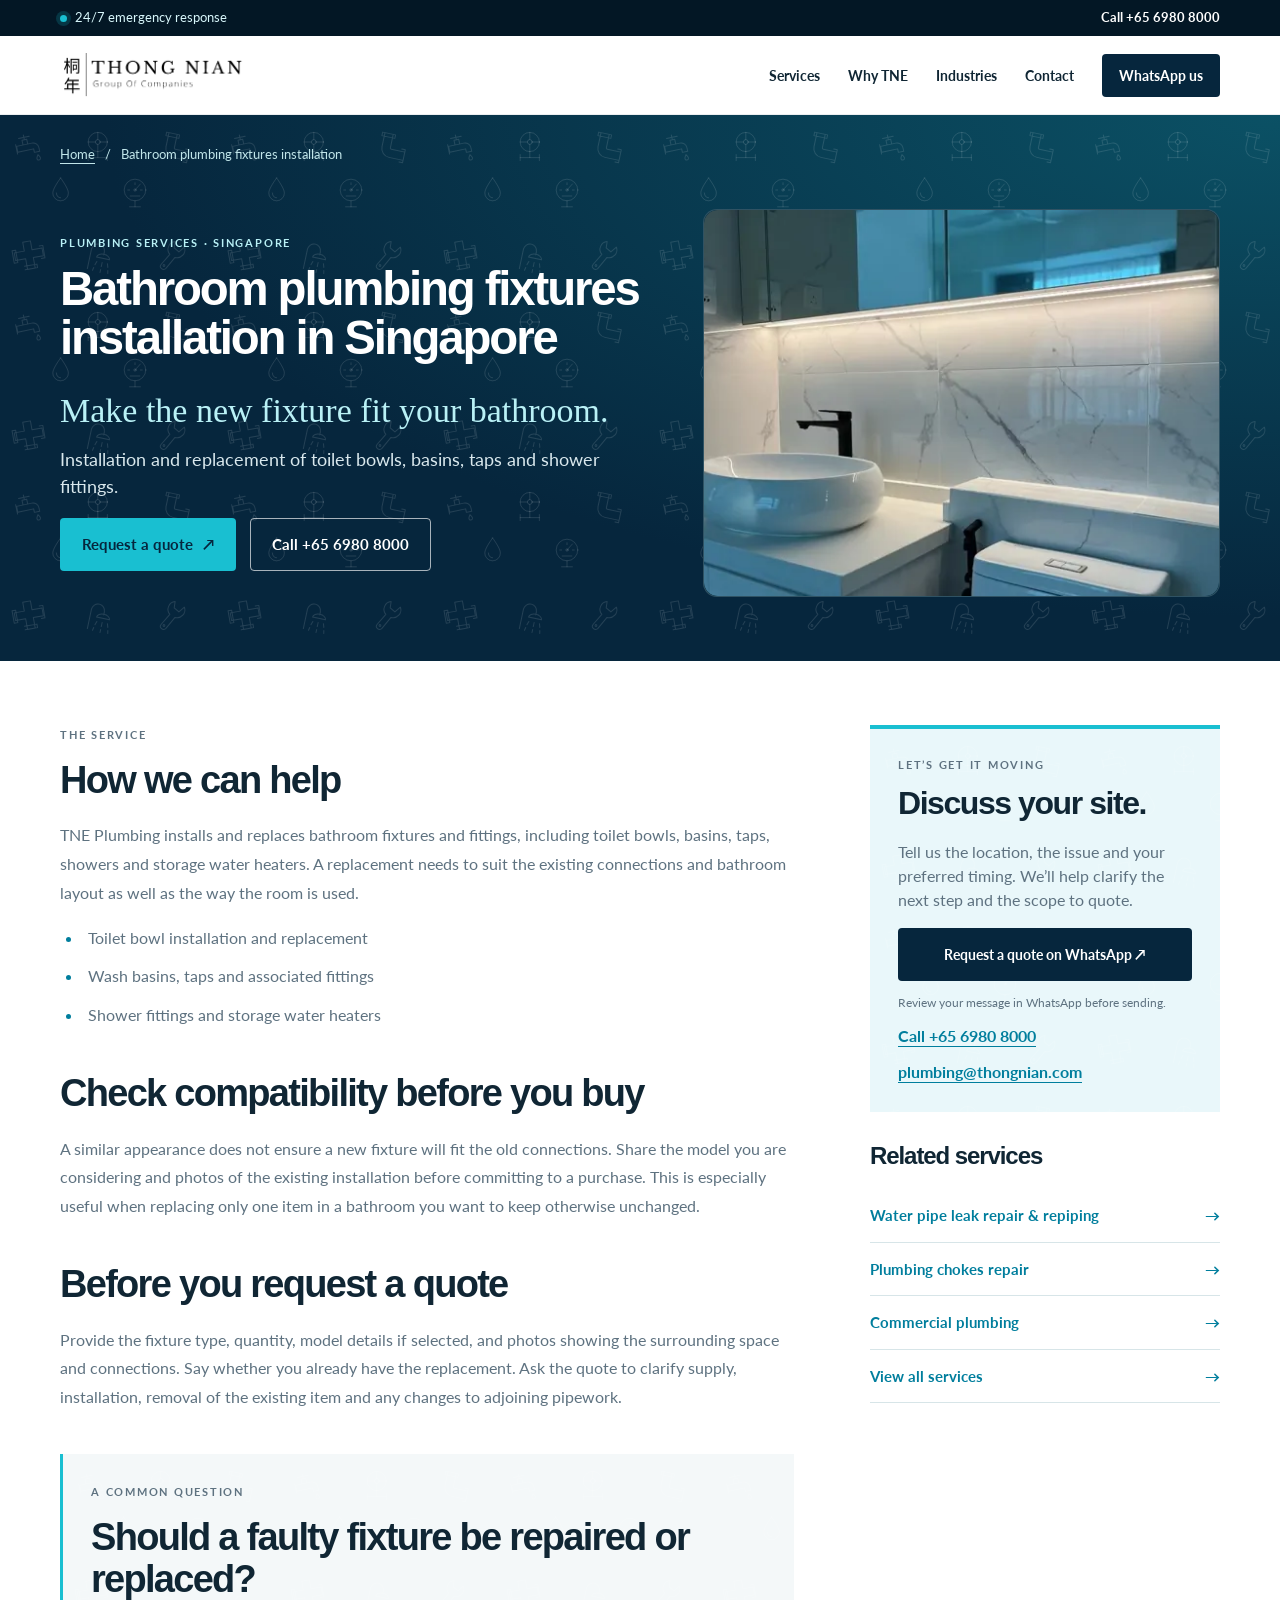
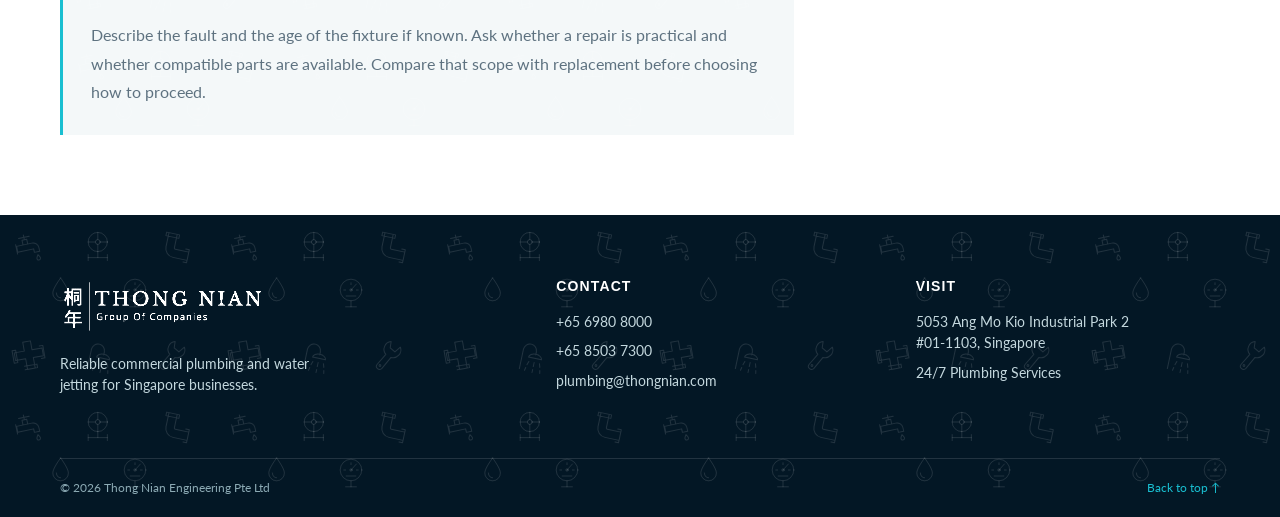
==== commit 53e6857b: "added pattern and rounded pics on service subpages" ====
--- a/bathroom-plumbing-fixtures-installation/index.html
+++ b/bathroom-plumbing-fixtures-installation/index.html
@@ -70,7 +70,7 @@
   ]
 }</script>
 </head>
-<body>
+<body class="service-page">
     <a class="skip-link" href="#main-content">Skip to content</a>
 
     <div class="utility-bar">
--- a/styles.css
+++ b/styles.css
@@ -166,9 +166,8 @@
 .process-content h2 { margin-bottom: 22px; }
 .lead { max-width: 455px; margin-bottom: 35px; color: var(--slate); font-size: 17px; line-height: 1.6; }
 .process-list { margin: 0; padding: 0; list-style: none; }
-.process-list li { display: grid; grid-template-columns: 42px 1fr; gap: 15px; padding: 17px 0; border-top: 1px solid #c8dde2; }
+.process-list li { display: block; padding: 17px 0; border-top: 1px solid #c8dde2; }
 .process-list li:last-child { border-bottom: 1px solid #c8dde2; }
-.process-list span { color: var(--blue); font-size: 12px; font-weight: 800; letter-spacing: .08em; }
 .process-list h3 { margin: 0 0 3px; font-size: 17px; letter-spacing: -.02em; }
 .process-list p { margin: 0; color: var(--slate); font-size: 14px; }
 
@@ -591,33 +590,6 @@
 }
 
 
-/* Horizontally scrollable services: three desktop cards, one mobile card. */
-.service-grid {
-  grid-template-columns: none;
-  grid-auto-flow: column;
-  grid-auto-columns: calc((100% - 36px) / 3);
-  overflow-x: auto;
-  scroll-snap-type: x mandatory;
-  overscroll-behavior-x: contain;
-  scrollbar-width: thin;
-  scrollbar-color: var(--blue) var(--sky);
-  padding-block: 6px 16px;
-}
-.service-grid .service-card { min-width: 0; scroll-snap-align: start; }
-.service-grid .service-card:hover { transform: none; box-shadow: none; }
-.service-grid:focus-visible { outline: 2px solid var(--blue); outline-offset: 4px; }
-.service-carousel-controls { display: flex; align-items: center; justify-content: space-between; gap: 20px; margin-top: 18px; }
-.service-carousel-controls[hidden] { display: none; }
-.service-carousel-status { margin: 0; color: var(--slate); font-size: 14px; }
-.service-carousel-buttons { display: flex; gap: 10px; }
-.service-carousel-buttons button { width: 48px; height: 48px; border: 1px solid var(--line); border-radius: 50%; color: var(--navy); background: var(--white); font-size: 24px; }
-.service-carousel-buttons button:hover:not(:disabled) { color: var(--white); background: var(--navy); }
-.service-carousel-buttons button:disabled { opacity: .35; cursor: default; }
-.service-carousel-buttons button:focus-visible { outline: 2px solid var(--blue); outline-offset: 3px; }
-@media (max-width: 720px) {
-  .service-grid { grid-auto-columns: 100%; }
-}
-
 /* Service photography from the original TNE website. */
 .service-hero-layout { display: grid; grid-template-columns: minmax(0, 1.15fr) minmax(0, 1fr); gap: 48px; align-items: center; }
 .service-hero-text { min-width: 0; }
@@ -630,3 +602,87 @@
   .service-hero-layout h1 { font-size: clamp(36px, 7vw, 52px); }
   .service-hero-photo img { aspect-ratio: 16 / 10; }
 }
+
+/* Subtle interaction details, without shifting the carousel's scroll targets. */
+@media (prefers-reduced-motion: no-preference) {
+  .button, .nav-cta { transition: transform .22s ease, background .22s ease, box-shadow .22s ease, border-color .22s ease; }
+  .button > span[aria-hidden], .service-card a > span[aria-hidden] { display: inline-block; transition: transform .22s ease; }
+  .process-image-wrap img, .service-hero-photo img { transition: transform .65s cubic-bezier(.22, 1, .36, 1); }
+  .service-grid .service-card { transition: border-color .25s ease, box-shadow .25s ease, background .25s ease; }
+  .service-icon { transition: transform .3s ease; }
+  @media (hover: hover) and (pointer: fine) {
+    .button:hover, .nav-cta:hover { transform: translateY(-3px); box-shadow: 0 8px 20px #06263d24; }
+    .button:hover > span[aria-hidden], .service-card a:hover > span[aria-hidden] { transform: translateX(4px); }
+    .process-image-wrap:hover img, .service-hero-photo:hover img { transform: scale(1.035); }
+    .service-grid .service-card:hover { border-color: var(--aqua); box-shadow: inset 0 -3px 0 var(--aqua); }
+    .service-card:hover .service-icon { transform: translateY(-3px) rotate(-4deg); }
+  }
+}
+.button:focus-visible, .nav-cta:focus-visible { outline: 3px solid var(--aqua); outline-offset: 4px; }
+@media (prefers-reduced-motion: reduce) {
+  .button:hover, .nav-cta:hover, .service-card:hover { transform: none; }
+}
+@media print {
+  * { animation: none !important; transition: none !important; }
+}
+
+/* Photo-led service grid: every service remains available without a carousel. */
+.service-grid { display: grid; grid-template-columns: repeat(3, minmax(0, 1fr)); gap: 28px; }
+.service-grid .service-photo-card { display: block; min-width: 0; min-height: 0; padding: 0; overflow: hidden; border: 1px solid #dce5e9; border-radius: 22px 22px 54px 22px; background: white; }
+.service-photo-card .service-card-link { display: flex; flex-direction: column; height: 100%; padding: 0; color: var(--navy); text-decoration: none; }
+.service-card-photo { overflow: hidden; aspect-ratio: 16 / 10; background: var(--sky); }
+.service-card-photo img { display: block; width: 100%; height: 100%; object-fit: cover; }
+.service-card-body { display: grid; grid-template-columns: 40px minmax(0, 1fr) 34px; align-items: start; gap: 12px; padding: 24px 18px 30px; }
+.service-tap-icon { display: grid; place-items: center; width: 40px; height: 40px; border-radius: 50%; background: var(--navy); color: var(--aqua); }
+.service-tap-icon svg { width: 27px; height: 27px; }
+.service-photo-card h3 { margin: 0 0 10px; font-size: 22px; line-height: 1.16; letter-spacing: -.025em; }
+.service-photo-card p { font-weight: 400; max-width: none; margin: 0; font-size: 15px; line-height: 1.5; color: var(--slate); }
+.service-card-arrow { display: grid; place-items: center; width: 34px; height: 34px; border-radius: 50%; background: var(--aqua); color: var(--navy); font-size: 23px; }
+.service-photo-card .service-card-link:hover { text-decoration: none; }
+.service-photo-card:focus-within { outline: 3px solid var(--blue); outline-offset: 4px; }
+.service-card-link:focus-visible { outline: none; }
+@media (max-width: 1000px) { .service-grid { grid-template-columns: repeat(2, minmax(0, 1fr)); gap: 22px; } }
+@media (max-width: 620px) { .service-grid { grid-template-columns: 1fr; } .service-card-body { padding: 22px 20px 28px; } }
+@media (prefers-reduced-motion: no-preference) {
+ .service-card-photo img { transition: transform .6s cubic-bezier(.22, 1, .36, 1); }
+ @media (hover: hover) and (pointer: fine) { .service-photo-card:hover .service-card-photo img { transform: scale(1.045); } }
+}
+
+/* Quiet grey plumbing illustrations only on light-blue section backgrounds. */
+.brands-section, .process-section, .quote-section {
+  background-image: url("assets/plumbing-pattern.svg");
+  background-repeat: repeat;
+  background-size: 216px 180px;
+}
+@media (max-width: 620px) {
+  .brands-section, .process-section, .quote-section {
+    background-size: 192px 160px;
+  }
+}
+@media print {
+  .brands-section, .process-section, .quote-section { background-image: none; }
+}
+
+/* White plumbing pattern, scoped to service pages only. */
+.service-page .service-hero,
+.service-page .site-footer,
+.service-page .service-enquiry,
+.service-page .service-faq {
+  background-image: url("assets/plumbing-pattern-white.svg");
+  background-repeat: repeat;
+  background-size: 216px 180px;
+}
+.service-page .service-hero {
+  background-image: url("assets/plumbing-pattern-white.svg"), radial-gradient(ellipse at top right, #0b5165, var(--navy) 65%);
+  background-size: 216px 180px, cover;
+}
+.service-page img { border-radius: 10px; }
+.service-page .service-hero-photo { border-radius: 14px; }
+.service-page .service-hero-photo img { border-radius: 14px; }
+@media (max-width: 620px) {
+  .service-page .service-hero { background-size: 192px 160px, cover; }
+  .service-page .site-footer, .service-page .service-enquiry, .service-page .service-faq { background-size: 192px 160px; }
+}
+@media print {
+  .service-page .service-hero, .service-page .site-footer, .service-page .service-enquiry, .service-page .service-faq { background-image: none; }
+}
